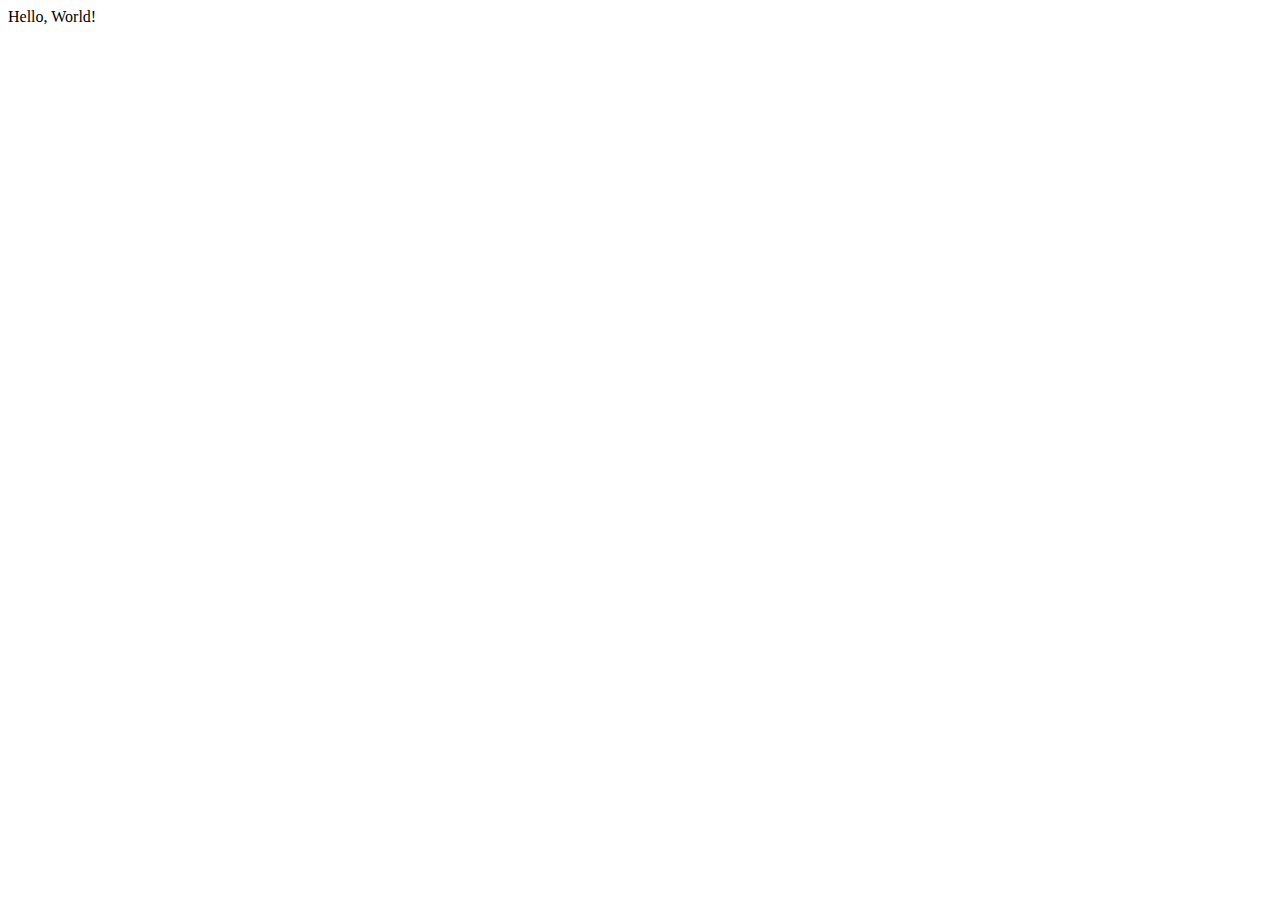
==== index.html @ 4cc0fec9 "First commit" ====
<!DOCTYPE html>
<html lang="ru">
<head>
    <meta charset="UTF-8">
    <meta http-equiv="X-UA-Compatible" content="IE=edge">
    <meta name="viewport" content="width=device-width, initial-scale=1.0">
    <title>TODO</title>
</head>
<body>
    <div>Hello, World!</div>
</body>
</html>
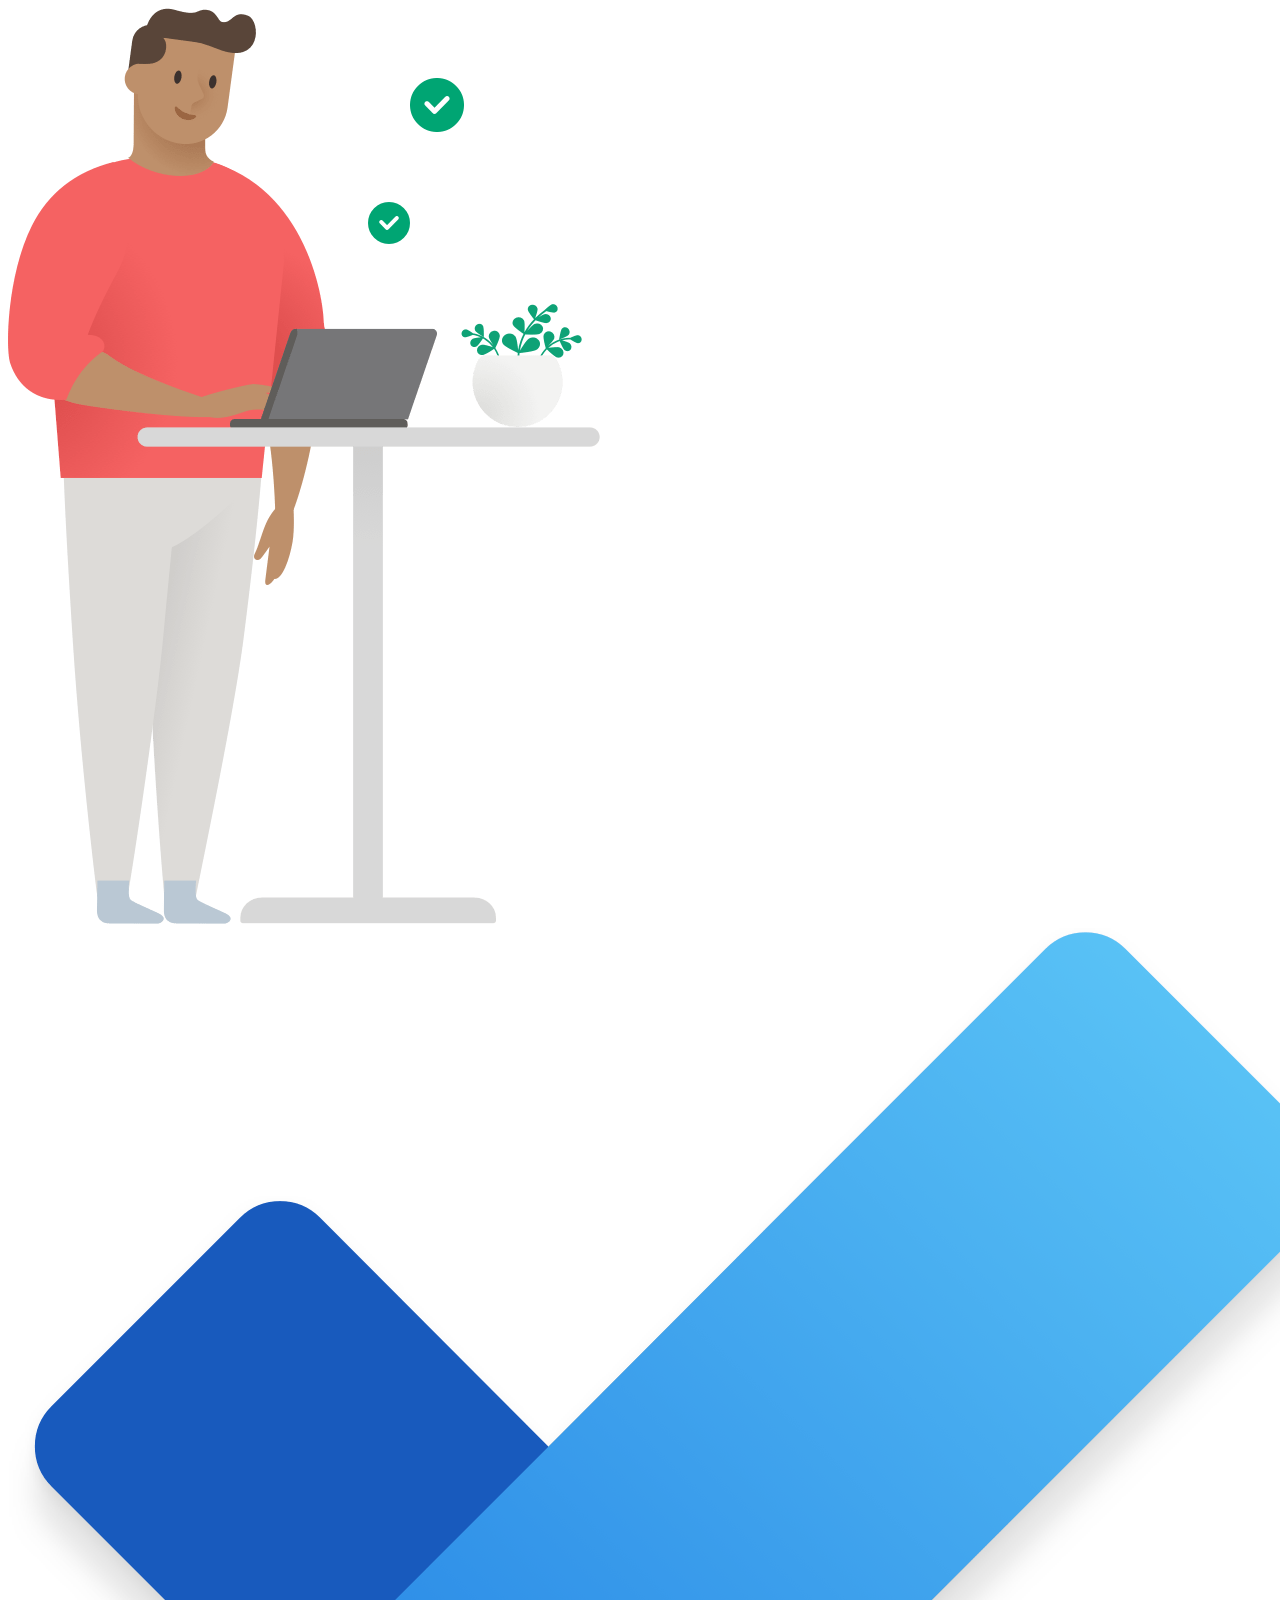
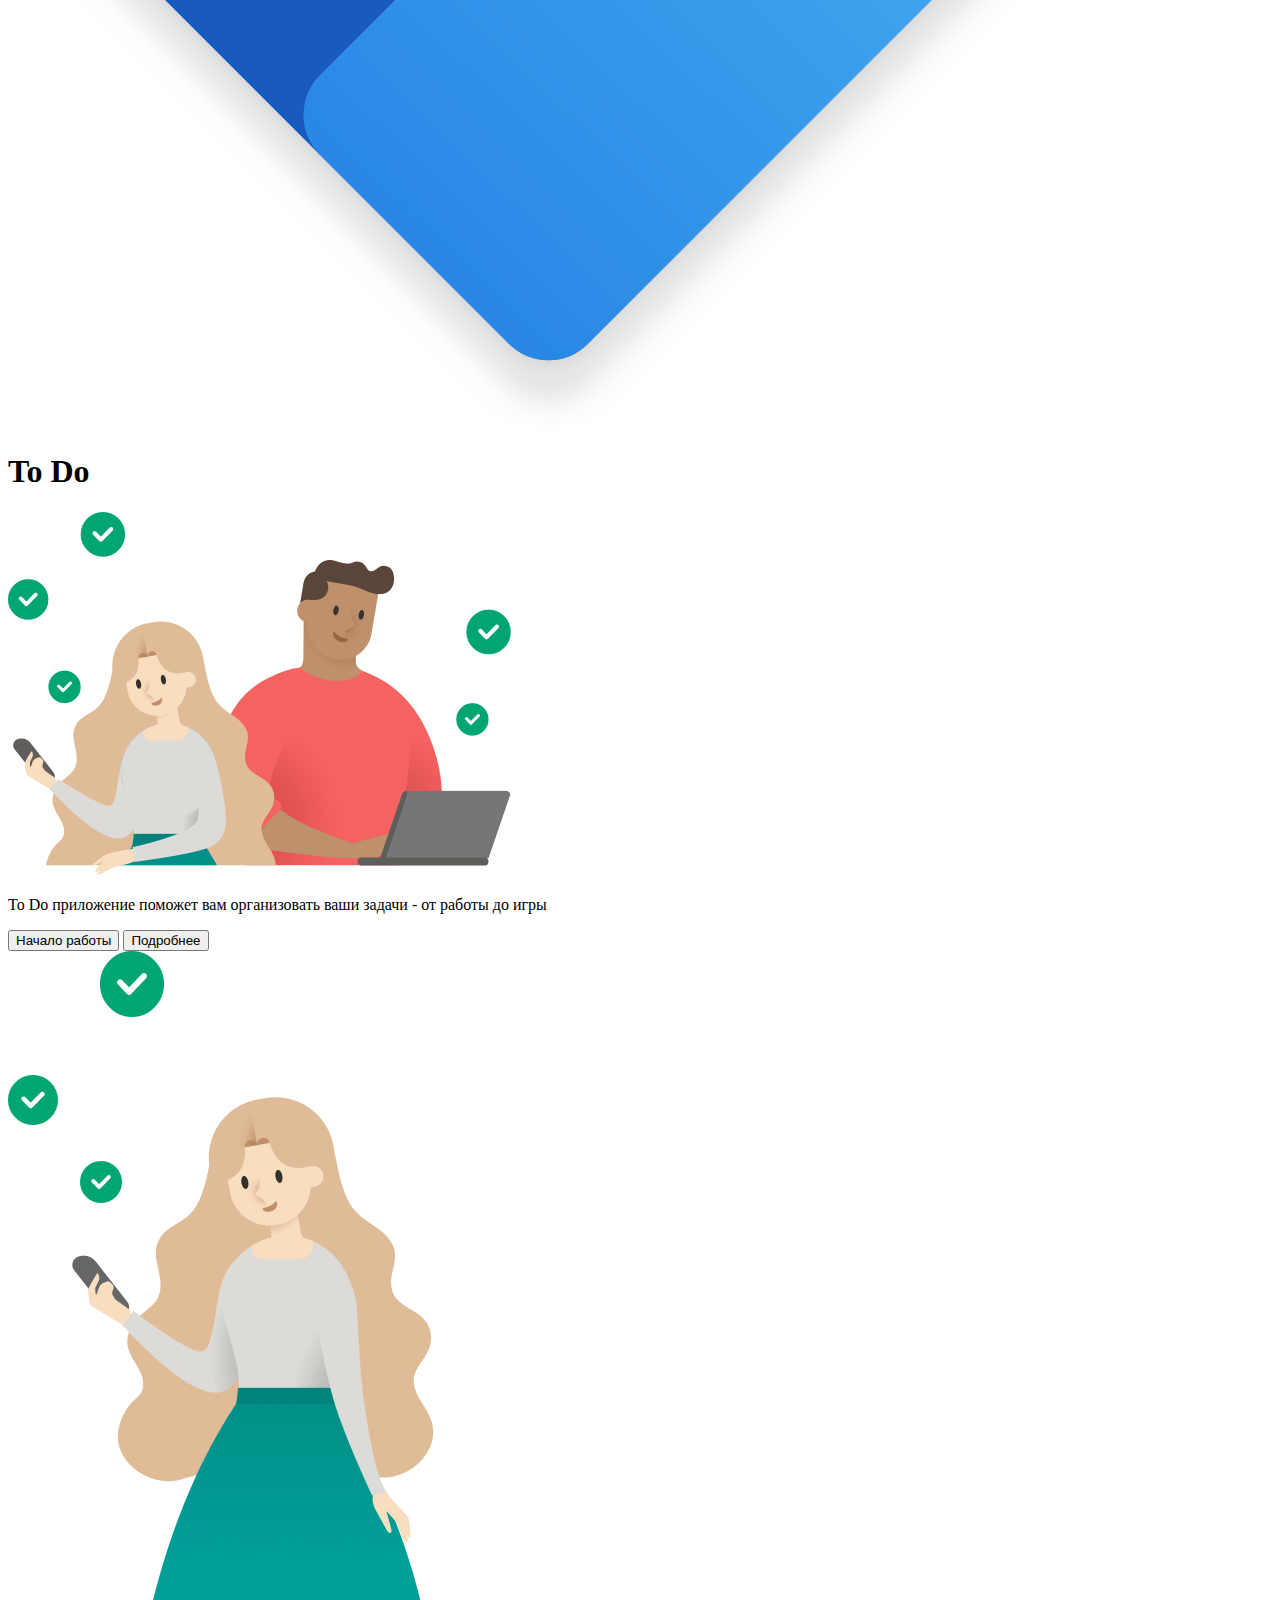
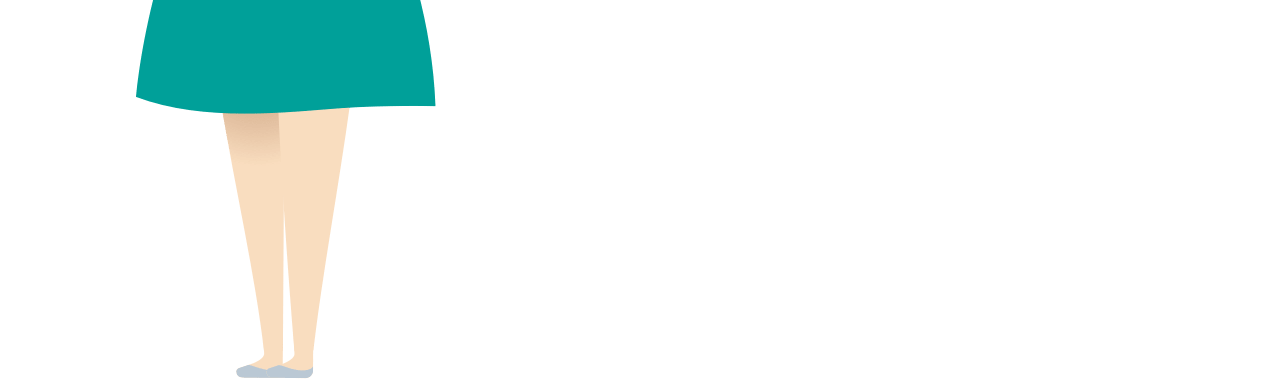
==== commit a9729b9f: "HTML setup & Assets folder" ====
--- a/index.html
+++ b/index.html
@@ -1,12 +1,62 @@
 <!DOCTYPE html>
 <html lang="ru">
-<head>
-    <meta charset="UTF-8">
-    <meta http-equiv="X-UA-Compatible" content="IE=edge">
-    <meta name="viewport" content="width=device-width, initial-scale=1.0">
+  <head>
+    <meta charset="UTF-8" />
+    <meta http-equiv="X-UA-Compatible" content="IE=edge" />
+    <meta name="viewport" content="width=device-width, initial-scale=1.0" />
+    <link rel="icon" href="assets/favicon.ico" type="image/x-icon" />
+    <link
+      href="https://cdn.jsdelivr.net/npm/bootstrap@5.3.0-alpha1/dist/css/bootstrap.min.css"
+      rel="stylesheet"
+      integrity="sha384-GLhlTQ8iRABdZLl6O3oVMWSktQOp6b7In1Zl3/Jr59b6EGGoI1aFkw7cmDA6j6gD"
+      crossorigin="anonymous"
+    />
+    <link rel="stylesheet" href="style.css" />
     <title>TODO</title>
-</head>
-<body>
-    <div>Hello, World!</div>
-</body>
-</html>+  </head>
+  <body>
+    <div id="root">
+      <div class="content">
+        <div class="main">
+          <div class="left">
+            <img
+              src="assets/welcome-left.png"
+              alt="image of a man"
+              class="welcome-left"
+            />
+          </div>
+
+          <div class="interaction">
+            <div class="interaction-top">
+              <img src="assets/logo.png" alt="logo" class="image-logo" />
+              <h1><span>To Do</span></h1>
+              <img
+                src="assets/welcome-center.png"
+                alt=""
+                class="image-center"
+              />
+              <p>
+                To Do приложение поможет вам организовать ваши задачи - от
+                работы до игры
+              </p>
+            </div>
+            <div class="interaction-bottom">
+              <a href="app/app.html"
+                ><button class="btn btn-primary">Начало работы</button></a
+              >
+              <a href="about-page/about.html"><button class="btn btn-secondary">Подробнее</button></a>
+            </div>
+          </div>
+
+          <div class="right">
+            <img
+              src="assets/welcome-right.png"
+              alt="image of a women"
+              class="welcome-right"
+            />
+          </div>
+        </div>
+      </div>
+    </div>
+  </body>
+</html>
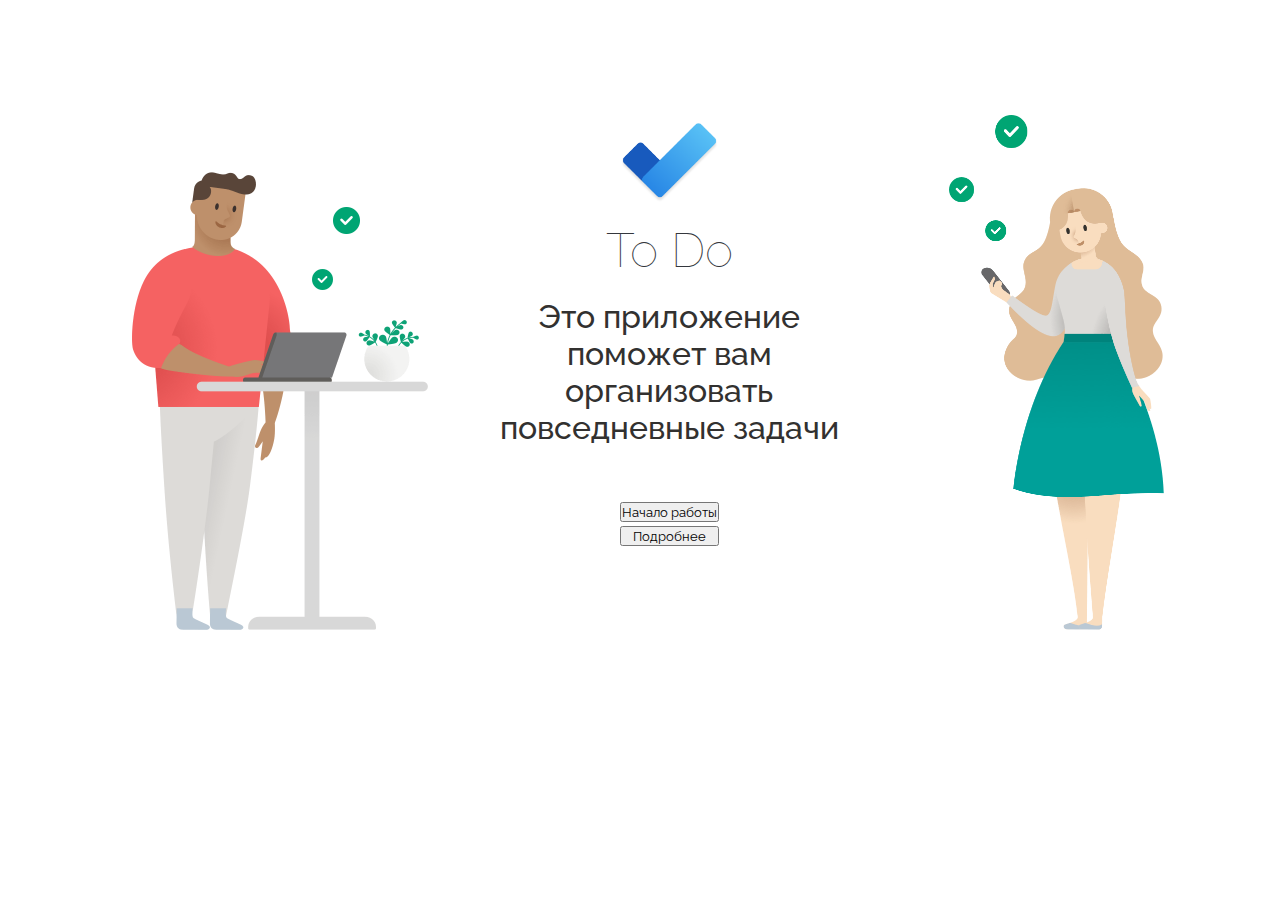
==== commit 5624e1c1: "Some code refactoring" ====
--- a/index.html
+++ b/index.html
@@ -12,7 +12,7 @@
       crossorigin="anonymous"
     />
     <link rel="stylesheet" href="style.css" />
-    <title>TODO</title>
+    <title>ToDo</title>
   </head>
   <body>
     <div id="root">
@@ -20,7 +20,7 @@
         <div class="main">
           <div class="left">
             <img
-              src="assets/welcome-left.png"
+              src="assets/welcome-page/welcome-left.png"
               alt="image of a man"
               class="welcome-left"
             />
@@ -28,16 +28,15 @@
 
           <div class="interaction">
             <div class="interaction-top">
-              <img src="assets/logo.png" alt="logo" class="image-logo" />
+              <img src="assets/welcome-page/logo.png" alt="logo" class="image-logo" />
               <h1><span>To Do</span></h1>
               <img
-                src="assets/welcome-center.png"
+                src="assets/welcome-page/welcome-center.png"
                 alt=""
                 class="image-center"
               />
               <p>
-                To Do приложение поможет вам организовать ваши задачи - от
-                работы до игры
+                Это приложение поможет вам организовать повседневные задачи
               </p>
             </div>
             <div class="interaction-bottom">
@@ -50,7 +49,7 @@
 
           <div class="right">
             <img
-              src="assets/welcome-right.png"
+              src="assets/welcome-page/welcome-right.png"
               alt="image of a women"
               class="welcome-right"
             />
--- a/style.css
+++ b/style.css
@@ -0,0 +1,156 @@
+@import url("https://fonts.googleapis.com/css2?family=Raleway:wght@400;500&display=swap");
+
+* {
+  /* border: 1px dashed red; */
+  margin: 0;
+  padding: 0;
+  text-rendering: optimizeLegibility;
+}
+
+body {
+  margin: 0;
+  height: 100%;
+  color: #34373d;
+  font-size: 14px;
+  font-weight: 500;
+  display: flex;
+  flex-direction: column;
+  justify-content: space-between;
+  overflow: auto;
+}
+
+body,
+button {
+  font-family: "Raleway", Arial, Helvetica, sans-serif;
+}
+
+#root {
+  display: flex;
+  flex-direction: column;
+  flex: 1;
+  min-height: 600px;
+}
+
+.content {
+  min-height: 600px;
+  display: flex;
+  flex-direction: column;
+  margin-top: 50px;
+  flex: 1;
+}
+
+.main {
+  flex: 1 1 auto;
+  flex-direction: row;
+  align-items: center;
+  overflow: hidden;
+  justify-content: center;
+  display: flex;
+}
+
+.left {
+  padding: 102px 16px 0;
+  display: flex;
+  align-items: center;
+}
+
+.left img {
+  height: 458px;
+}
+
+.interaction {
+  justify-content: center;
+  flex-direction: column;
+  min-width: 450px;
+  display: flex;
+  align-items: center;
+}
+
+.interaction-top {
+  padding: 33px 0 20px 0;
+  display: flex;
+  align-items: center;
+  justify-content: center;
+  flex-direction: column;
+}
+
+.image-logo {
+  height: 79px;
+}
+
+h1 {
+  font-size: 2.5rem;
+  font-weight: 100;
+  margin-top: 20px;
+  text-align: center;
+}
+
+@media only screen and (min-width: 850px) {
+  h1 {
+    font-size: 4.2rem;
+  }
+}
+
+@media only screen and (min-width: 321px) {
+  h1 {
+    font-size: 3rem;
+  }
+}
+
+.image-center {
+  height: 183px;
+  padding-top: 3.7rem;
+  margin-bottom: -1.6rem;
+}
+
+@media only screen and (min-width: 1201px) {
+  .image-center {
+    display: none;
+  }
+}
+
+.main p {
+  max-width: 354px;
+  text-align: center;
+  font-size: 2rem;
+  margin: 20px 0 16px;
+  color: #323130;
+}
+
+@media only screen and (min-width: 1201px) {
+  .main p {
+    display: block;
+  }
+}
+
+.interaction-bottom {
+  padding: 20px 0 60px;
+  max-height: 150px;
+  display: flex;
+  align-items: center;
+  justify-content: center;
+  flex-direction: column;
+}
+
+.btn,
+a {
+  width: 100%;
+  margin-bottom: 2px;
+}
+
+.right {
+  padding: 44px 0 0 55px;
+  display: flex;
+  align-items: center;
+}
+
+.right img {
+  height: 515px;
+}
+
+@media only screen and (max-width: 1200px) {
+  .left,
+  .right {
+    display: none;
+  }
+}
